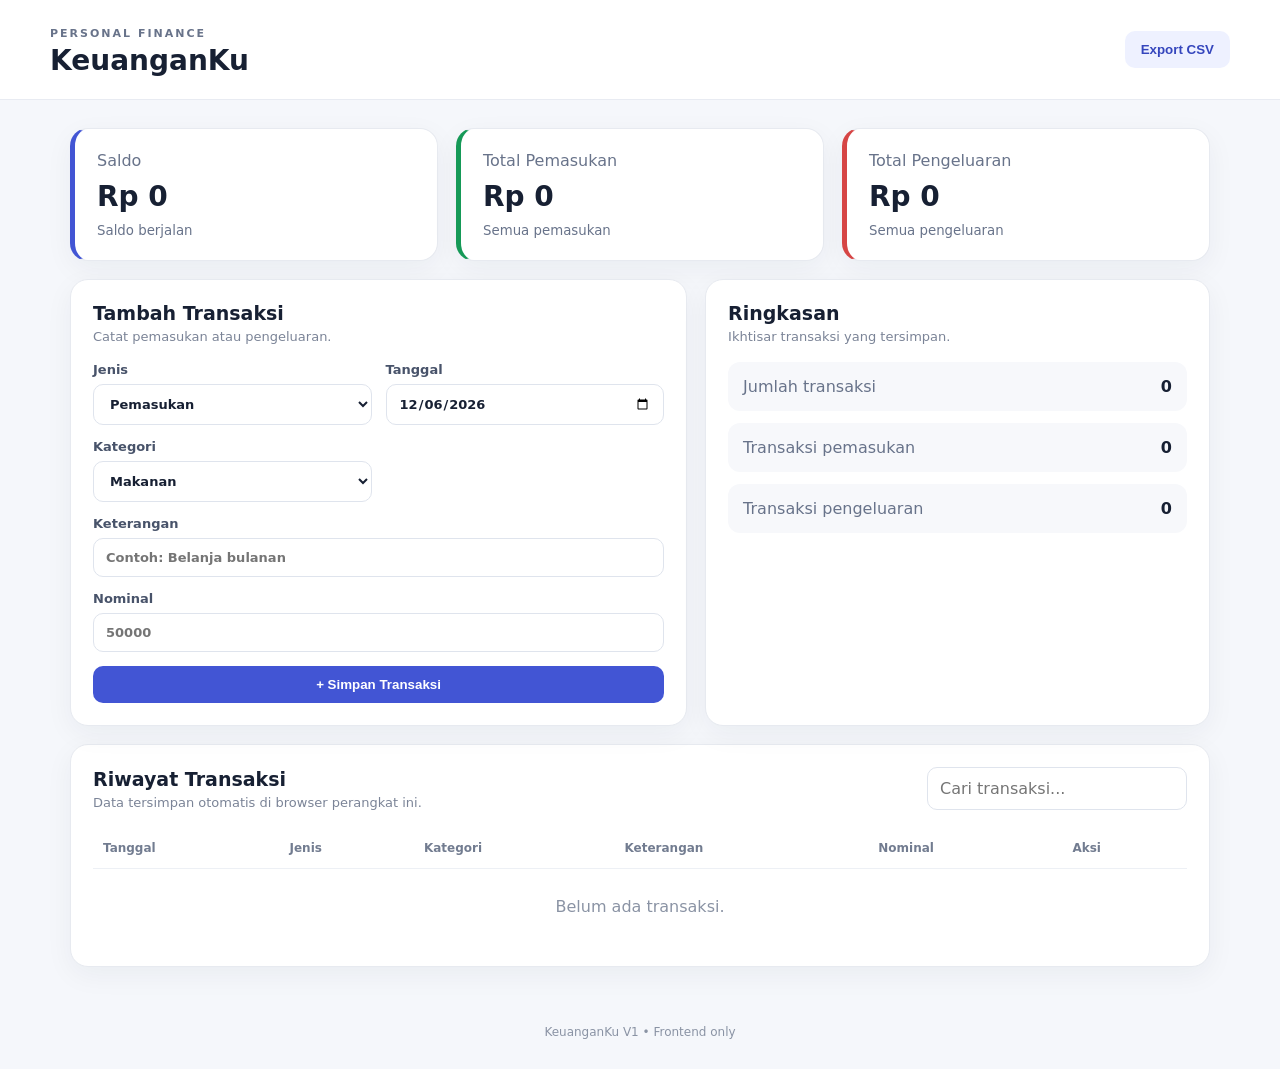
==== index.html @ 16d173ab "Add files via upload" ====
<!DOCTYPE html>
<html lang="id">
<head>
  <meta charset="UTF-8">
  <meta name="viewport" content="width=device-width, initial-scale=1.0">
  <title>KeuanganKu V1</title>
  <link rel="stylesheet" href="style.css">
</head>
<body>
  <header class="topbar">
    <div>
      <span class="eyebrow">PERSONAL FINANCE</span>
      <h1>KeuanganKu</h1>
    </div>
    <button id="exportBtn" class="btn secondary">Export CSV</button>
  </header>

  <main class="container">
    <section class="cards">
      <article class="card balance">
        <span>Saldo</span>
        <strong id="balance">Rp0</strong>
        <small>Saldo berjalan</small>
      </article>
      <article class="card income">
        <span>Total Pemasukan</span>
        <strong id="income">Rp0</strong>
        <small>Semua pemasukan</small>
      </article>
      <article class="card expense">
        <span>Total Pengeluaran</span>
        <strong id="expense">Rp0</strong>
        <small>Semua pengeluaran</small>
      </article>
    </section>

    <section class="grid">
      <div class="panel">
        <div class="panel-head">
          <div>
            <h2>Tambah Transaksi</h2>
            <p>Catat pemasukan atau pengeluaran.</p>
          </div>
        </div>

        <form id="transactionForm">
          <label>Jenis
            <select id="type" required>
              <option value="income">Pemasukan</option>
              <option value="expense">Pengeluaran</option>
            </select>
          </label>

          <label>Tanggal
            <input type="date" id="date" required>
          </label>

          <label>Kategori
            <select id="category" required>
              <option>Makanan</option>
              <option>Transportasi</option>
              <option>Belanja</option>
              <option>Tagihan</option>
              <option>Gaji</option>
              <option>Usaha</option>
              <option>Lainnya</option>
            </select>
          </label>

          <label>Keterangan
            <input type="text" id="note" placeholder="Contoh: Belanja bulanan" maxlength="80">
          </label>

          <label>Nominal
            <input type="number" id="amount" min="1" step="1" placeholder="50000" required>
          </label>

          <button class="btn primary" type="submit">+ Simpan Transaksi</button>
        </form>
      </div>

      <div class="panel">
        <div class="panel-head">
          <div>
            <h2>Ringkasan</h2>
            <p>Ikhtisar transaksi yang tersimpan.</p>
          </div>
        </div>
        <div class="summary">
          <div><span>Jumlah transaksi</span><strong id="count">0</strong></div>
          <div><span>Transaksi pemasukan</span><strong id="incomeCount">0</strong></div>
          <div><span>Transaksi pengeluaran</span><strong id="expenseCount">0</strong></div>
        </div>
      </div>
    </section>

    <section class="panel">
      <div class="panel-head transactions-head">
        <div>
          <h2>Riwayat Transaksi</h2>
          <p>Data tersimpan otomatis di browser perangkat ini.</p>
        </div>
        <input id="search" class="search" type="search" placeholder="Cari transaksi...">
      </div>

      <div class="table-wrap">
        <table>
          <thead>
            <tr>
              <th>Tanggal</th><th>Jenis</th><th>Kategori</th>
              <th>Keterangan</th><th>Nominal</th><th>Aksi</th>
            </tr>
          </thead>
          <tbody id="transactionList"></tbody>
        </table>
        <div id="empty" class="empty">Belum ada transaksi.</div>
      </div>
    </section>
  </main>

  <footer>KeuanganKu V1 • Frontend only</footer>
  <script src="app.js"></script>
</body>
</html>
---- style.css ----
*{box-sizing:border-box}body{margin:0;font-family:Inter,system-ui,-apple-system,Segoe UI,sans-serif;background:#f5f7fb;color:#172033}.topbar{background:#fff;border-bottom:1px solid #e8ebf2;padding:22px max(20px,calc((100% - 1180px)/2));display:flex;align-items:center;justify-content:space-between}.eyebrow{font-size:11px;letter-spacing:2px;font-weight:800;color:#68738a}h1{margin:3px 0 0;font-size:28px}.container{max-width:1180px;margin:28px auto;padding:0 20px}.cards{display:grid;grid-template-columns:repeat(3,1fr);gap:18px}.card,.panel{background:#fff;border:1px solid #e7eaf0;border-radius:18px;box-shadow:0 8px 28px rgba(25,35,55,.05)}.card{padding:22px}.card span,.card small{display:block;color:#68738a}.card strong{display:block;font-size:28px;margin:10px 0}.balance{border-left:5px solid #4255d4}.income{border-left:5px solid #159957}.expense{border-left:5px solid #d64545}.grid{display:grid;grid-template-columns:1.1fr .9fr;gap:18px;margin:18px 0}.panel{padding:22px}.panel-head{display:flex;justify-content:space-between;gap:15px;align-items:center;margin-bottom:18px}.panel-head h2{margin:0;font-size:19px}.panel-head p{margin:5px 0 0;color:#7b8497;font-size:13px}form{display:grid;grid-template-columns:1fr 1fr;gap:14px}label{font-size:13px;font-weight:700;color:#48536a;display:flex;flex-direction:column;gap:7px}input,select{width:100%;border:1px solid #dfe4ed;border-radius:10px;padding:11px 12px;font:inherit;background:#fff;color:#172033}form label:nth-child(4),form label:nth-child(5),form button{grid-column:1/-1}.btn{border:0;border-radius:10px;padding:11px 16px;font-weight:800;cursor:pointer}.primary{background:#4255d4;color:#fff}.secondary{background:#eef1ff;color:#3546bd}.summary{display:grid;gap:12px}.summary div{display:flex;justify-content:space-between;padding:15px;border-radius:12px;background:#f7f8fb}.summary span{color:#68738a}.transactions-head{align-items:flex-end}.search{max-width:260px}.table-wrap{overflow:auto}table{width:100%;border-collapse:collapse;min-width:720px}th,td{text-align:left;padding:13px 10px;border-bottom:1px solid #edf0f5;font-size:13px}th{color:#727c90;font-size:12px}.badge{display:inline-block;padding:5px 9px;border-radius:999px;font-weight:800;font-size:11px}.badge.income{background:#e7f7ef;color:#16834b;border:0}.badge.expense{background:#fdecec;color:#bd3d3d;border:0}.amount-income{color:#16834b;font-weight:800}.amount-expense{color:#bd3d3d;font-weight:800}.delete{border:0;background:#fff0f0;color:#bd3d3d;padding:7px 9px;border-radius:8px;cursor:pointer;font-weight:700}.empty{text-align:center;padding:28px;color:#8a93a4}footer{text-align:center;padding:30px;color:#8a93a4;font-size:12px}@media(max-width:800px){.cards,.grid{grid-template-columns:1fr}.transactions-head{align-items:stretch;flex-direction:column}.search{max-width:none}form{grid-template-columns:1fr}form label:nth-child(4),form label:nth-child(5),form button{grid-column:auto}.topbar{padding:18px 20px}.topbar .btn{display:none}.container{margin-top:18px}}
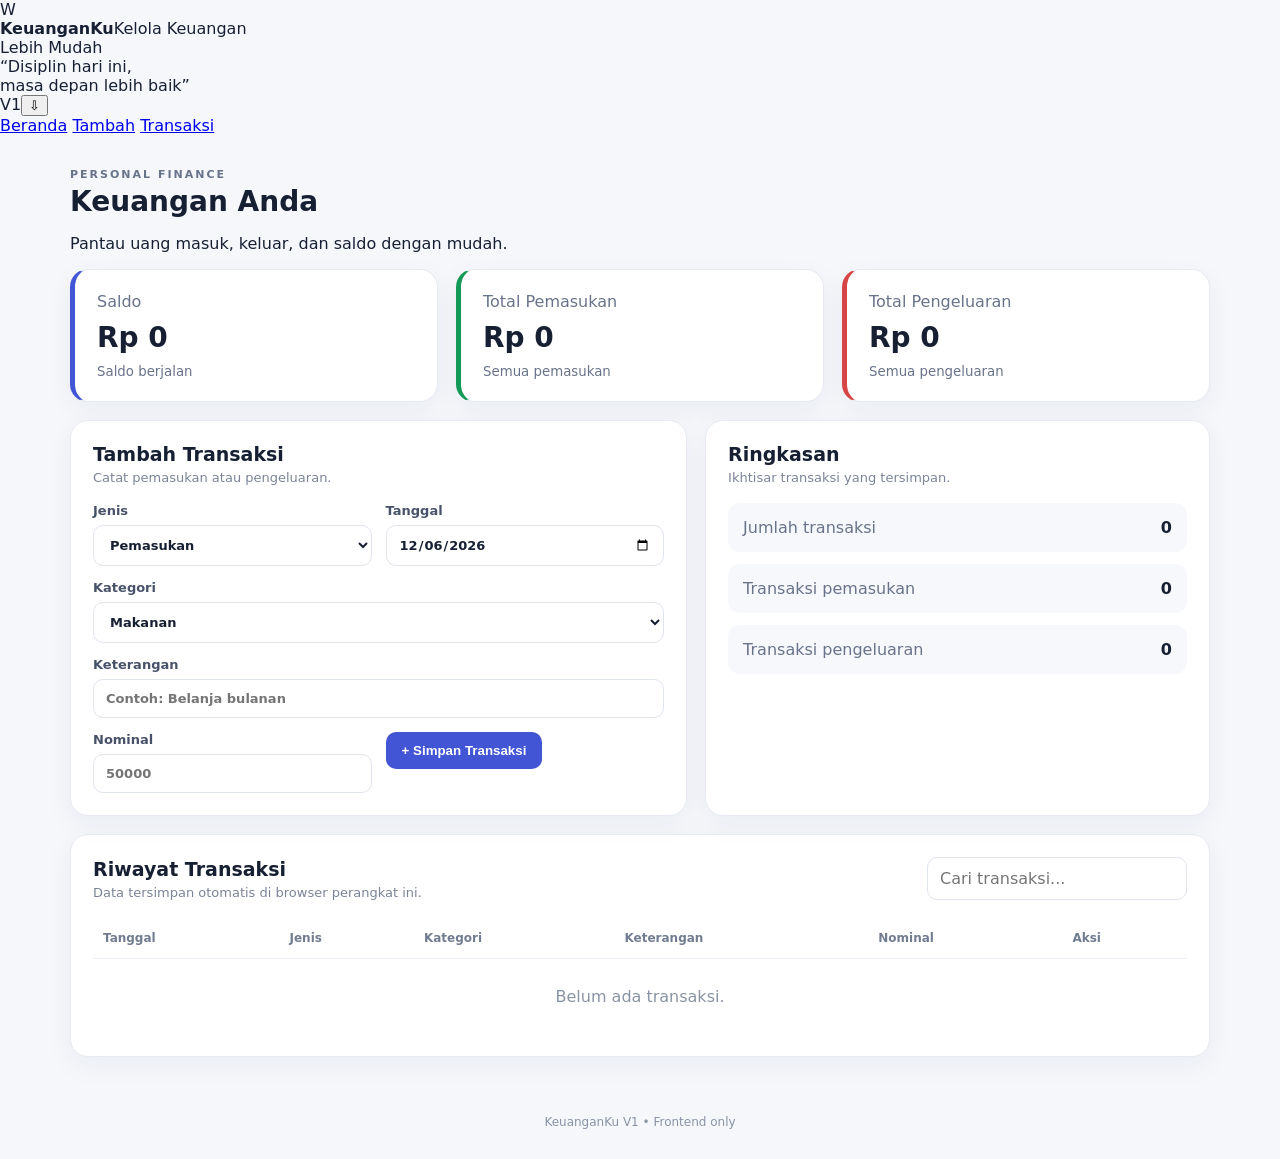
==== commit f9c4814d: "Refine V1 navbar and transaction edit UI" ====
--- a/index.html
+++ b/index.html
@@ -3,122 +3,56 @@
 <head>
   <meta charset="UTF-8">
   <meta name="viewport" content="width=device-width, initial-scale=1.0">
+  <meta name="theme-color" content="#0b2343">
   <title>KeuanganKu V1</title>
   <link rel="stylesheet" href="style.css">
 </head>
 <body>
-  <header class="topbar">
-    <div>
-      <span class="eyebrow">PERSONAL FINANCE</span>
-      <h1>KeuanganKu</h1>
-    </div>
-    <button id="exportBtn" class="btn secondary">Export CSV</button>
+  <header class="appbar">
+    <div class="brand"><div class="brandmark">W</div><div><b>KeuanganKu</b><span>Kelola Keuangan<br>Lebih Mudah</span></div></div>
+    <div class="sidebar-quote">“Disiplin hari ini,<br>masa depan lebih baik”</div>
+    <div class="appbar-actions"><span class="version">V1</span><button id="exportBtn" class="iconbtn" aria-label="Export CSV" title="Export CSV">⇩</button></div>
   </header>
 
-  <main class="container">
+  <nav class="nav" aria-label="Navigasi utama">
+    <a class="nav-item active" href="#home">Beranda</a>
+    <a class="nav-item" href="#transactionForm">Tambah</a>
+    <a class="nav-item" href="#history">Transaksi</a>
+  </nav>
+
+  <main class="container" id="home">
+    <section class="welcome"><span class="eyebrow">PERSONAL FINANCE</span><h1>Keuangan Anda</h1><p>Pantau uang masuk, keluar, dan saldo dengan mudah.</p></section>
+
     <section class="cards">
-      <article class="card balance">
-        <span>Saldo</span>
-        <strong id="balance">Rp0</strong>
-        <small>Saldo berjalan</small>
-      </article>
-      <article class="card income">
-        <span>Total Pemasukan</span>
-        <strong id="income">Rp0</strong>
-        <small>Semua pemasukan</small>
-      </article>
-      <article class="card expense">
-        <span>Total Pengeluaran</span>
-        <strong id="expense">Rp0</strong>
-        <small>Semua pengeluaran</small>
-      </article>
+      <article class="card balance"><span>Saldo</span><strong id="balance">Rp0</strong><small>Saldo berjalan</small></article>
+      <article class="card income"><span>Total Pemasukan</span><strong id="income">Rp0</strong><small>Semua pemasukan</small></article>
+      <article class="card expense"><span>Total Pengeluaran</span><strong id="expense">Rp0</strong><small>Semua pengeluaran</small></article>
     </section>
 
     <section class="grid">
       <div class="panel">
-        <div class="panel-head">
-          <div>
-            <h2>Tambah Transaksi</h2>
-            <p>Catat pemasukan atau pengeluaran.</p>
-          </div>
-        </div>
-
+        <div class="panel-head"><div><h2 id="formTitle">Tambah Transaksi</h2><p id="formHelp">Catat pemasukan atau pengeluaran.</p></div></div>
         <form id="transactionForm">
-          <label>Jenis
-            <select id="type" required>
-              <option value="income">Pemasukan</option>
-              <option value="expense">Pengeluaran</option>
-            </select>
-          </label>
-
-          <label>Tanggal
-            <input type="date" id="date" required>
-          </label>
-
-          <label>Kategori
-            <select id="category" required>
-              <option>Makanan</option>
-              <option>Transportasi</option>
-              <option>Belanja</option>
-              <option>Tagihan</option>
-              <option>Gaji</option>
-              <option>Usaha</option>
-              <option>Lainnya</option>
-            </select>
-          </label>
-
-          <label>Keterangan
-            <input type="text" id="note" placeholder="Contoh: Belanja bulanan" maxlength="80">
-          </label>
-
-          <label>Nominal
-            <input type="number" id="amount" min="1" step="1" placeholder="50000" required>
-          </label>
-
-          <button class="btn primary" type="submit">+ Simpan Transaksi</button>
+          <input type="hidden" id="editId">
+          <label>Jenis<select id="type" required><option value="income">Pemasukan</option><option value="expense">Pengeluaran</option></select></label>
+          <label>Tanggal<input type="date" id="date" required></label>
+          <label>Kategori<select id="category" required><option>Makanan</option><option>Transportasi</option><option>Belanja</option><option>Tagihan</option><option>Gaji</option><option>Usaha</option><option>Lainnya</option></select></label>
+          <label>Keterangan<input type="text" id="note" placeholder="Contoh: Belanja bulanan" maxlength="80"></label>
+          <label>Nominal<input type="number" id="amount" min="1" step="1" placeholder="50000" required></label>
+          <div class="form-actions"><button id="saveBtn" class="btn primary" type="submit">+ Simpan Transaksi</button><button id="cancelEdit" class="btn secondary" type="button" style="display:none">Batal Edit</button></div>
         </form>
       </div>
 
-      <div class="panel">
-        <div class="panel-head">
-          <div>
-            <h2>Ringkasan</h2>
-            <p>Ikhtisar transaksi yang tersimpan.</p>
-          </div>
-        </div>
-        <div class="summary">
-          <div><span>Jumlah transaksi</span><strong id="count">0</strong></div>
-          <div><span>Transaksi pemasukan</span><strong id="incomeCount">0</strong></div>
-          <div><span>Transaksi pengeluaran</span><strong id="expenseCount">0</strong></div>
-        </div>
-      </div>
+      <div class="panel"><div class="panel-head"><div><h2>Ringkasan</h2><p>Ikhtisar transaksi yang tersimpan.</p></div></div><div class="summary"><div><span>Jumlah transaksi</span><strong id="count">0</strong></div><div><span>Transaksi pemasukan</span><strong id="incomeCount">0</strong></div><div><span>Transaksi pengeluaran</span><strong id="expenseCount">0</strong></div></div></div>
     </section>
 
-    <section class="panel">
-      <div class="panel-head transactions-head">
-        <div>
-          <h2>Riwayat Transaksi</h2>
-          <p>Data tersimpan otomatis di browser perangkat ini.</p>
-        </div>
-        <input id="search" class="search" type="search" placeholder="Cari transaksi...">
-      </div>
-
-      <div class="table-wrap">
-        <table>
-          <thead>
-            <tr>
-              <th>Tanggal</th><th>Jenis</th><th>Kategori</th>
-              <th>Keterangan</th><th>Nominal</th><th>Aksi</th>
-            </tr>
-          </thead>
-          <tbody id="transactionList"></tbody>
-        </table>
-        <div id="empty" class="empty">Belum ada transaksi.</div>
-      </div>
+    <section class="panel" id="history">
+      <div class="panel-head transactions-head"><div><h2>Riwayat Transaksi</h2><p>Data tersimpan otomatis di browser perangkat ini.</p></div><input id="search" class="search" type="search" placeholder="Cari transaksi..."></div>
+      <div class="table-wrap"><table><thead><tr><th>Tanggal</th><th>Jenis</th><th>Kategori</th><th>Keterangan</th><th>Nominal</th><th>Aksi</th></tr></thead><tbody id="transactionList"></tbody></table><div id="empty" class="empty">Belum ada transaksi.</div></div>
     </section>
   </main>
 
   <footer>KeuanganKu V1 • Frontend only</footer>
   <script src="app.js"></script>
 </body>
-</html>
+</html>
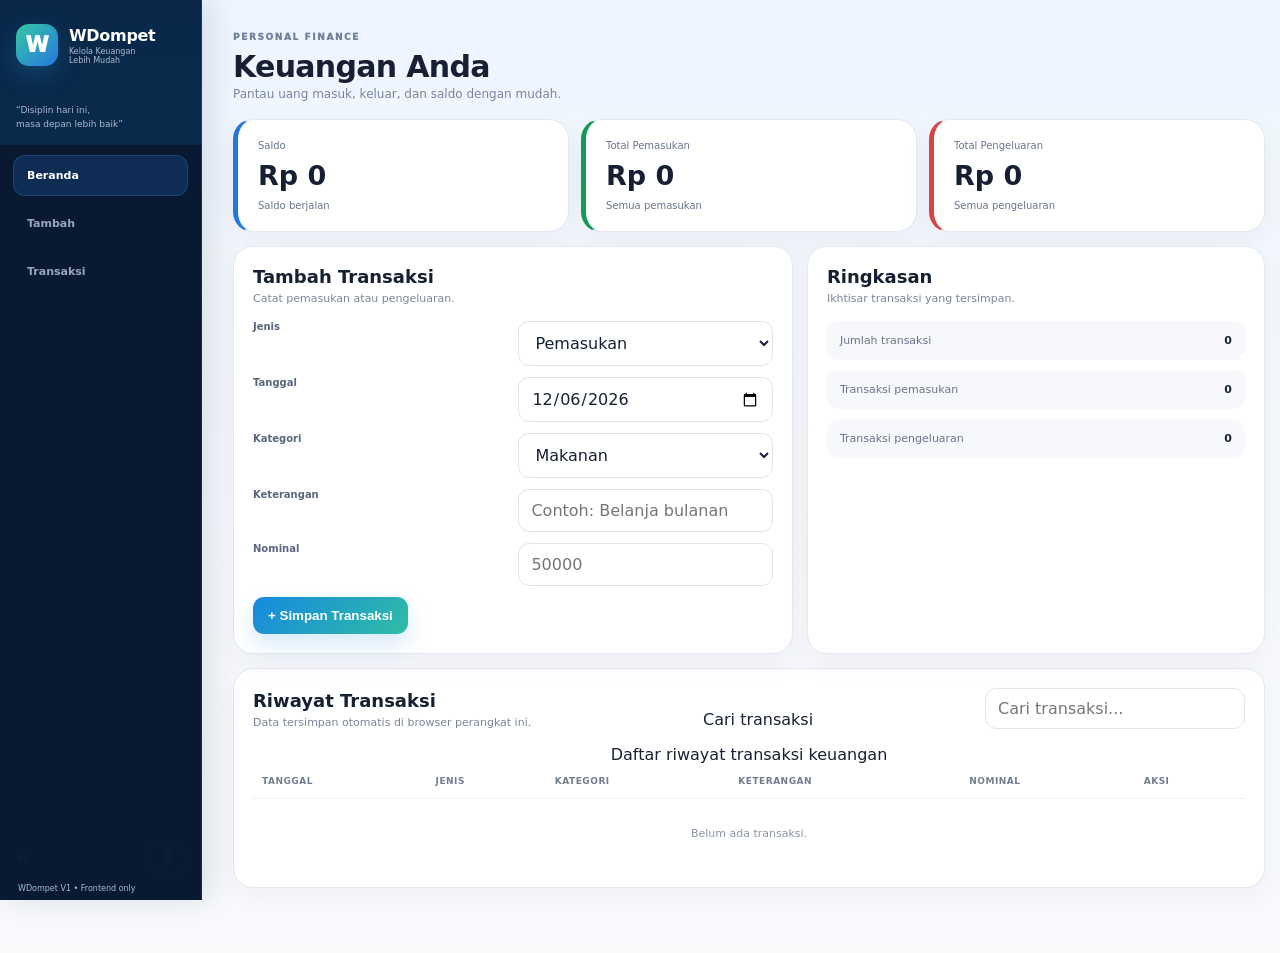
==== commit 8fb0bb7b: "Audit dan perbaiki struktur index.html WDompet V1" ====
--- a/index.html
+++ b/index.html
@@ -4,55 +4,150 @@
   <meta charset="UTF-8">
   <meta name="viewport" content="width=device-width, initial-scale=1.0">
   <meta name="theme-color" content="#0b2343">
-  <title>KeuanganKu V1</title>
+  <meta name="description" content="WDompet V1 - aplikasi pencatatan keuangan pribadi berbasis browser.">
+  <title>WDompet V1</title>
   <link rel="stylesheet" href="style.css">
 </head>
 <body>
-  <header class="appbar">
-    <div class="brand"><div class="brandmark">W</div><div><b>KeuanganKu</b><span>Kelola Keuangan<br>Lebih Mudah</span></div></div>
-    <div class="sidebar-quote">“Disiplin hari ini,<br>masa depan lebih baik”</div>
-    <div class="appbar-actions"><span class="version">V1</span><button id="exportBtn" class="iconbtn" aria-label="Export CSV" title="Export CSV">⇩</button></div>
+  <header class="appbar" aria-label="Identitas aplikasi">
+    <div class="brand">
+      <div class="brandmark" aria-hidden="true">W</div>
+      <div>
+        <b>WDompet</b>
+        <span>Kelola Keuangan<br>Lebih Mudah</span>
+      </div>
+    </div>
+
+    <p class="sidebar-quote">“Disiplin hari ini,<br>masa depan lebih baik”</p>
+
+    <div class="appbar-actions">
+      <span class="version">V1</span>
+      <button id="exportBtn" class="iconbtn" type="button" aria-label="Export transaksi ke CSV" title="Export CSV">⇩</button>
+    </div>
   </header>
 
   <nav class="nav" aria-label="Navigasi utama">
-    <a class="nav-item active" href="#home">Beranda</a>
+    <a class="nav-item active" href="#home" aria-current="page">Beranda</a>
     <a class="nav-item" href="#transactionForm">Tambah</a>
     <a class="nav-item" href="#history">Transaksi</a>
   </nav>
 
   <main class="container" id="home">
-    <section class="welcome"><span class="eyebrow">PERSONAL FINANCE</span><h1>Keuangan Anda</h1><p>Pantau uang masuk, keluar, dan saldo dengan mudah.</p></section>
-
-    <section class="cards">
-      <article class="card balance"><span>Saldo</span><strong id="balance">Rp0</strong><small>Saldo berjalan</small></article>
-      <article class="card income"><span>Total Pemasukan</span><strong id="income">Rp0</strong><small>Semua pemasukan</small></article>
-      <article class="card expense"><span>Total Pengeluaran</span><strong id="expense">Rp0</strong><small>Semua pengeluaran</small></article>
+    <section class="welcome" aria-labelledby="pageTitle">
+      <span class="eyebrow">PERSONAL FINANCE</span>
+      <h1 id="pageTitle">Keuangan Anda</h1>
+      <p>Pantau uang masuk, keluar, dan saldo dengan mudah.</p>
     </section>
 
-    <section class="grid">
+    <section class="cards" aria-label="Ringkasan saldo">
+      <article class="card balance">
+        <span>Saldo</span>
+        <strong id="balance">Rp0</strong>
+        <small>Saldo berjalan</small>
+      </article>
+      <article class="card income">
+        <span>Total Pemasukan</span>
+        <strong id="income">Rp0</strong>
+        <small>Semua pemasukan</small>
+      </article>
+      <article class="card expense">
+        <span>Total Pengeluaran</span>
+        <strong id="expense">Rp0</strong>
+        <small>Semua pengeluaran</small>
+      </article>
+    </section>
+
+    <section class="grid" aria-label="Pencatatan dan ringkasan transaksi">
       <div class="panel">
-        <div class="panel-head"><div><h2 id="formTitle">Tambah Transaksi</h2><p id="formHelp">Catat pemasukan atau pengeluaran.</p></div></div>
-        <form id="transactionForm">
-          <input type="hidden" id="editId">
-          <label>Jenis<select id="type" required><option value="income">Pemasukan</option><option value="expense">Pengeluaran</option></select></label>
-          <label>Tanggal<input type="date" id="date" required></label>
-          <label>Kategori<select id="category" required><option>Makanan</option><option>Transportasi</option><option>Belanja</option><option>Tagihan</option><option>Gaji</option><option>Usaha</option><option>Lainnya</option></select></label>
-          <label>Keterangan<input type="text" id="note" placeholder="Contoh: Belanja bulanan" maxlength="80"></label>
-          <label>Nominal<input type="number" id="amount" min="1" step="1" placeholder="50000" required></label>
-          <div class="form-actions"><button id="saveBtn" class="btn primary" type="submit">+ Simpan Transaksi</button><button id="cancelEdit" class="btn secondary" type="button" style="display:none">Batal Edit</button></div>
+        <div class="panel-head">
+          <div>
+            <h2 id="formTitle">Tambah Transaksi</h2>
+            <p id="formHelp">Catat pemasukan atau pengeluaran.</p>
+          </div>
+        </div>
+
+        <form id="transactionForm" novalidate>
+          <input type="hidden" id="editId" name="editId">
+
+          <label for="type">Jenis</label>
+          <select id="type" name="type" required>
+            <option value="income">Pemasukan</option>
+            <option value="expense">Pengeluaran</option>
+          </select>
+
+          <label for="date">Tanggal</label>
+          <input type="date" id="date" name="date" required>
+
+          <label for="category">Kategori</label>
+          <select id="category" name="category" required>
+            <option value="Makanan">Makanan</option>
+            <option value="Transportasi">Transportasi</option>
+            <option value="Belanja">Belanja</option>
+            <option value="Tagihan">Tagihan</option>
+            <option value="Gaji">Gaji</option>
+            <option value="Usaha">Usaha</option>
+            <option value="Lainnya">Lainnya</option>
+          </select>
+
+          <label for="note">Keterangan</label>
+          <input type="text" id="note" name="note" placeholder="Contoh: Belanja bulanan" maxlength="80" autocomplete="off">
+
+          <label for="amount">Nominal</label>
+          <input type="number" id="amount" name="amount" min="1" step="1" inputmode="numeric" placeholder="50000" required>
+
+          <div class="form-actions">
+            <button id="saveBtn" class="btn primary" type="submit">+ Simpan Transaksi</button>
+            <button id="cancelEdit" class="btn secondary" type="button" style="display:none">Batal Edit</button>
+          </div>
         </form>
       </div>
 
-      <div class="panel"><div class="panel-head"><div><h2>Ringkasan</h2><p>Ikhtisar transaksi yang tersimpan.</p></div></div><div class="summary"><div><span>Jumlah transaksi</span><strong id="count">0</strong></div><div><span>Transaksi pemasukan</span><strong id="incomeCount">0</strong></div><div><span>Transaksi pengeluaran</span><strong id="expenseCount">0</strong></div></div></div>
+      <div class="panel">
+        <div class="panel-head">
+          <div>
+            <h2>Ringkasan</h2>
+            <p>Ikhtisar transaksi yang tersimpan.</p>
+          </div>
+        </div>
+        <div class="summary">
+          <div><span>Jumlah transaksi</span><strong id="count">0</strong></div>
+          <div><span>Transaksi pemasukan</span><strong id="incomeCount">0</strong></div>
+          <div><span>Transaksi pengeluaran</span><strong id="expenseCount">0</strong></div>
+        </div>
+      </div>
     </section>
 
-    <section class="panel" id="history">
-      <div class="panel-head transactions-head"><div><h2>Riwayat Transaksi</h2><p>Data tersimpan otomatis di browser perangkat ini.</p></div><input id="search" class="search" type="search" placeholder="Cari transaksi..."></div>
-      <div class="table-wrap"><table><thead><tr><th>Tanggal</th><th>Jenis</th><th>Kategori</th><th>Keterangan</th><th>Nominal</th><th>Aksi</th></tr></thead><tbody id="transactionList"></tbody></table><div id="empty" class="empty">Belum ada transaksi.</div></div>
+    <section class="panel" id="history" aria-labelledby="historyTitle">
+      <div class="panel-head transactions-head">
+        <div>
+          <h2 id="historyTitle">Riwayat Transaksi</h2>
+          <p>Data tersimpan otomatis di browser perangkat ini.</p>
+        </div>
+        <label for="search" class="sr-only">Cari transaksi</label>
+        <input id="search" class="search" type="search" placeholder="Cari transaksi..." autocomplete="off">
+      </div>
+
+      <div class="table-wrap">
+        <table>
+          <caption class="sr-only">Daftar riwayat transaksi keuangan</caption>
+          <thead>
+            <tr>
+              <th scope="col">Tanggal</th>
+              <th scope="col">Jenis</th>
+              <th scope="col">Kategori</th>
+              <th scope="col">Keterangan</th>
+              <th scope="col">Nominal</th>
+              <th scope="col">Aksi</th>
+            </tr>
+          </thead>
+          <tbody id="transactionList"></tbody>
+        </table>
+        <div id="empty" class="empty">Belum ada transaksi.</div>
+      </div>
     </section>
   </main>
 
-  <footer>KeuanganKu V1 • Frontend only</footer>
+  <footer>WDompet V1 • Frontend only</footer>
   <script src="app.js"></script>
 </body>
-</html>+</html>
--- a/style.css
+++ b/style.css
@@ -1 +1 @@
-*{box-sizing:border-box}body{margin:0;font-family:Inter,system-ui,-apple-system,Segoe UI,sans-serif;background:#f5f7fb;color:#172033}.topbar{background:#fff;border-bottom:1px solid #e8ebf2;padding:22px max(20px,calc((100% - 1180px)/2));display:flex;align-items:center;justify-content:space-between}.eyebrow{font-size:11px;letter-spacing:2px;font-weight:800;color:#68738a}h1{margin:3px 0 0;font-size:28px}.container{max-width:1180px;margin:28px auto;padding:0 20px}.cards{display:grid;grid-template-columns:repeat(3,1fr);gap:18px}.card,.panel{background:#fff;border:1px solid #e7eaf0;border-radius:18px;box-shadow:0 8px 28px rgba(25,35,55,.05)}.card{padding:22px}.card span,.card small{display:block;color:#68738a}.card strong{display:block;font-size:28px;margin:10px 0}.balance{border-left:5px solid #4255d4}.income{border-left:5px solid #159957}.expense{border-left:5px solid #d64545}.grid{display:grid;grid-template-columns:1.1fr .9fr;gap:18px;margin:18px 0}.panel{padding:22px}.panel-head{display:flex;justify-content:space-between;gap:15px;align-items:center;margin-bottom:18px}.panel-head h2{margin:0;font-size:19px}.panel-head p{margin:5px 0 0;color:#7b8497;font-size:13px}form{display:grid;grid-template-columns:1fr 1fr;gap:14px}label{font-size:13px;font-weight:700;color:#48536a;display:flex;flex-direction:column;gap:7px}input,select{width:100%;border:1px solid #dfe4ed;border-radius:10px;padding:11px 12px;font:inherit;background:#fff;color:#172033}form label:nth-child(4),form label:nth-child(5),form button{grid-column:1/-1}.btn{border:0;border-radius:10px;padding:11px 16px;font-weight:800;cursor:pointer}.primary{background:#4255d4;color:#fff}.secondary{background:#eef1ff;color:#3546bd}.summary{display:grid;gap:12px}.summary div{display:flex;justify-content:space-between;padding:15px;border-radius:12px;background:#f7f8fb}.summary span{color:#68738a}.transactions-head{align-items:flex-end}.search{max-width:260px}.table-wrap{overflow:auto}table{width:100%;border-collapse:collapse;min-width:720px}th,td{text-align:left;padding:13px 10px;border-bottom:1px solid #edf0f5;font-size:13px}th{color:#727c90;font-size:12px}.badge{display:inline-block;padding:5px 9px;border-radius:999px;font-weight:800;font-size:11px}.badge.income{background:#e7f7ef;color:#16834b;border:0}.badge.expense{background:#fdecec;color:#bd3d3d;border:0}.amount-income{color:#16834b;font-weight:800}.amount-expense{color:#bd3d3d;font-weight:800}.delete{border:0;background:#fff0f0;color:#bd3d3d;padding:7px 9px;border-radius:8px;cursor:pointer;font-weight:700}.empty{text-align:center;padding:28px;color:#8a93a4}footer{text-align:center;padding:30px;color:#8a93a4;font-size:12px}@media(max-width:800px){.cards,.grid{grid-template-columns:1fr}.transactions-head{align-items:stretch;flex-direction:column}.search{max-width:none}form{grid-template-columns:1fr}form label:nth-child(4),form label:nth-child(5),form button{grid-column:auto}.topbar{padding:18px 20px}.topbar .btn{display:none}.container{margin-top:18px}}+*{box-sizing:border-box}html{scroll-behavior:smooth}body{margin:0;font-family:Inter,system-ui,-apple-system,Segoe UI,sans-serif;background:linear-gradient(180deg,#eef5ff 0,#f6f8fc 46%,#f8fafc 100%);color:#172033;padding-bottom:40px;padding-left:218px}.appbar{position:fixed;left:0;top:0;width:202px;height:100vh;z-index:20;background:linear-gradient(180deg,#092849 0%,#0b2e52 55%,#0b2343 100%);color:#fff;padding:24px 16px;display:flex;flex-direction:column;gap:28px;border-right:1px solid rgba(255,255,255,.08);box-shadow:8px 0 30px rgba(8,37,66,.12)}.brand{display:flex;align-items:center;gap:11px}.brandmark{width:42px;height:42px;border-radius:13px;display:grid;place-items:center;font-weight:950;font-size:21px;background:linear-gradient(135deg,#36c8a4,#2678df);box-shadow:0 8px 24px rgba(40,145,211,.28)}.brand b{display:block;font-size:16px;letter-spacing:-.3px}.brand span{display:block;font-size:8px;color:#aebbd0;margin-top:2px}.sidebar-quote{font-size:9px;line-height:1.6;color:#aebbd0}.appbar-actions{display:flex;align-items:center;justify-content:space-between;margin-top:auto}.version{font-size:9px;font-weight:900;color:#aebbd0}.iconbtn{border:1px solid rgba(255,255,255,.16);background:rgba(255,255,255,.08);color:#fff;width:36px;height:36px;border-radius:12px;font-size:18px;cursor:pointer}.nav{position:fixed;left:0;top:145px;bottom:0;width:202px;z-index:25;padding:10px 13px;display:flex;flex-direction:column;gap:7px;background:rgba(10,25,50,.97);border-right:1px solid rgba(255,255,255,.08)}.nav-item{display:block;width:100%;padding:13px;border-radius:12px;border:1px solid transparent;color:#9aa6bc;text-decoration:none;font-size:11px;font-weight:800}.nav-item:hover,.nav-item.active{color:#fff;background:rgba(40,126,221,.2);border-color:rgba(82,155,232,.22)}.container{width:min(1180px,calc(100% - 30px));margin:25px auto}.welcome{margin-bottom:18px}.welcome h1{margin:5px 0 3px;font-size:30px;letter-spacing:-.7px}.welcome p{margin:0;color:#77859d;font-size:12px}.eyebrow{font-size:9px;letter-spacing:1.6px;font-weight:950;color:#71809d}.cards{display:grid;grid-template-columns:repeat(3,1fr);gap:12px}.card,.panel{background:#fff;border:1px solid #e2e9f2;border-radius:20px;box-shadow:0 10px 30px rgba(22,34,56,.045)}.card{padding:20px}.card span,.card small{display:block;color:#68738a;font-size:10px}.card strong{display:block;font-size:27px;margin:9px 0}.balance{border-left:5px solid #2678df}.income{border-left:5px solid #159957}.expense{border-left:5px solid #d64545}.grid{display:grid;grid-template-columns:1.1fr .9fr;gap:14px;margin:14px 0}.panel{padding:19px}.panel-head{display:flex;justify-content:space-between;gap:15px;align-items:center;margin-bottom:16px}.panel-head h2{margin:0;font-size:18px}.panel-head p{margin:5px 0 0;color:#7b8497;font-size:11px}.grid form{display:grid;grid-template-columns:1fr 1fr;gap:11px}.grid label{font-size:10px;font-weight:800;color:#59657b;display:flex;flex-direction:column;gap:6px}.grid input,.grid select{width:100%;border:1px solid #dfe4ed;border-radius:11px;padding:11px 12px;font:inherit;background:#fff;color:#172033}.grid form label:nth-child(5),.form-actions{grid-column:1/-1}.form-actions{display:flex;gap:8px;flex-wrap:wrap}.btn{border:0;border-radius:11px;padding:11px 15px;font-weight:850;cursor:pointer}.primary{background:linear-gradient(135deg,#1689df,#30bda5);color:#fff;box-shadow:0 10px 22px rgba(24,137,223,.18)}.secondary{background:#eef1ff;color:#3546bd}.summary{display:grid;gap:10px}.summary div{display:flex;justify-content:space-between;padding:13px;border-radius:12px;background:#f7f8fb;font-size:11px}.summary span{color:#68738a}.transactions-head{align-items:flex-end}.search{max-width:260px;width:100%;border:1px solid #dfe4ed;border-radius:11px;padding:10px 12px;font:inherit}.table-wrap{overflow:auto}table{width:100%;border-collapse:collapse;min-width:720px}th,td{text-align:left;padding:12px 9px;border-bottom:1px solid #edf0f5;font-size:11px;white-space:nowrap}th{color:#727c90;font-size:9px;text-transform:uppercase;letter-spacing:.5px}.badge{display:inline-block;padding:5px 8px;border-radius:999px;font-weight:800;font-size:9px}.badge.income{background:#e7f7ef;color:#16834b}.badge.expense{background:#fdecec;color:#bd3d3d}.amount-income{color:#16834b;font-weight:800}.amount-expense{color:#bd3d3d;font-weight:800}.actions{white-space:nowrap}.actions button{border:0;background:transparent;padding:6px 7px;border-radius:8px;cursor:pointer;font-size:10px;font-weight:800}.edit{color:#167eb1}.delete{color:#bd3d3d;background:#fff0f0!important}.empty{text-align:center;padding:28px;color:#8a93a4;font-size:11px}footer{position:fixed;left:18px;bottom:7px;color:#aebbd0;font-size:8px;z-index:30}@media(max-width:800px){body{padding-left:202px}.appbar{width:186px;padding:20px 13px}.nav{width:186px;padding:10px 11px}.container{width:calc(100% - 20px);margin:18px 10px}.cards,.grid{grid-template-columns:1fr}.grid form{grid-template-columns:1fr}.grid form label:nth-child(5),.form-actions{grid-column:auto}.transactions-head{align-items:stretch;flex-direction:column}.search{max-width:none}footer{left:13px;width:160px}.brand b{font-size:15px}}@media(max-width:520px){body{padding-left:178px}.appbar,.nav{width:164px}.appbar{padding:18px 10px}.nav{padding:9px 8px}.nav-item{padding:12px 9px;font-size:10px}.brand{gap:8px}.brandmark{width:38px;height:38px}.brand b{font-size:13px}.brand span{font-size:7px}.sidebar-quote{font-size:8px}.container{width:calc(100% - 16px);margin:16px 8px}.card,.panel{padding:15px;border-radius:17px}.welcome h1{font-size:25px}th,td{font-size:9px;padding:10px 7px}table{min-width:680px}.actions button{font-size:9px}.form-actions{display:flex}}
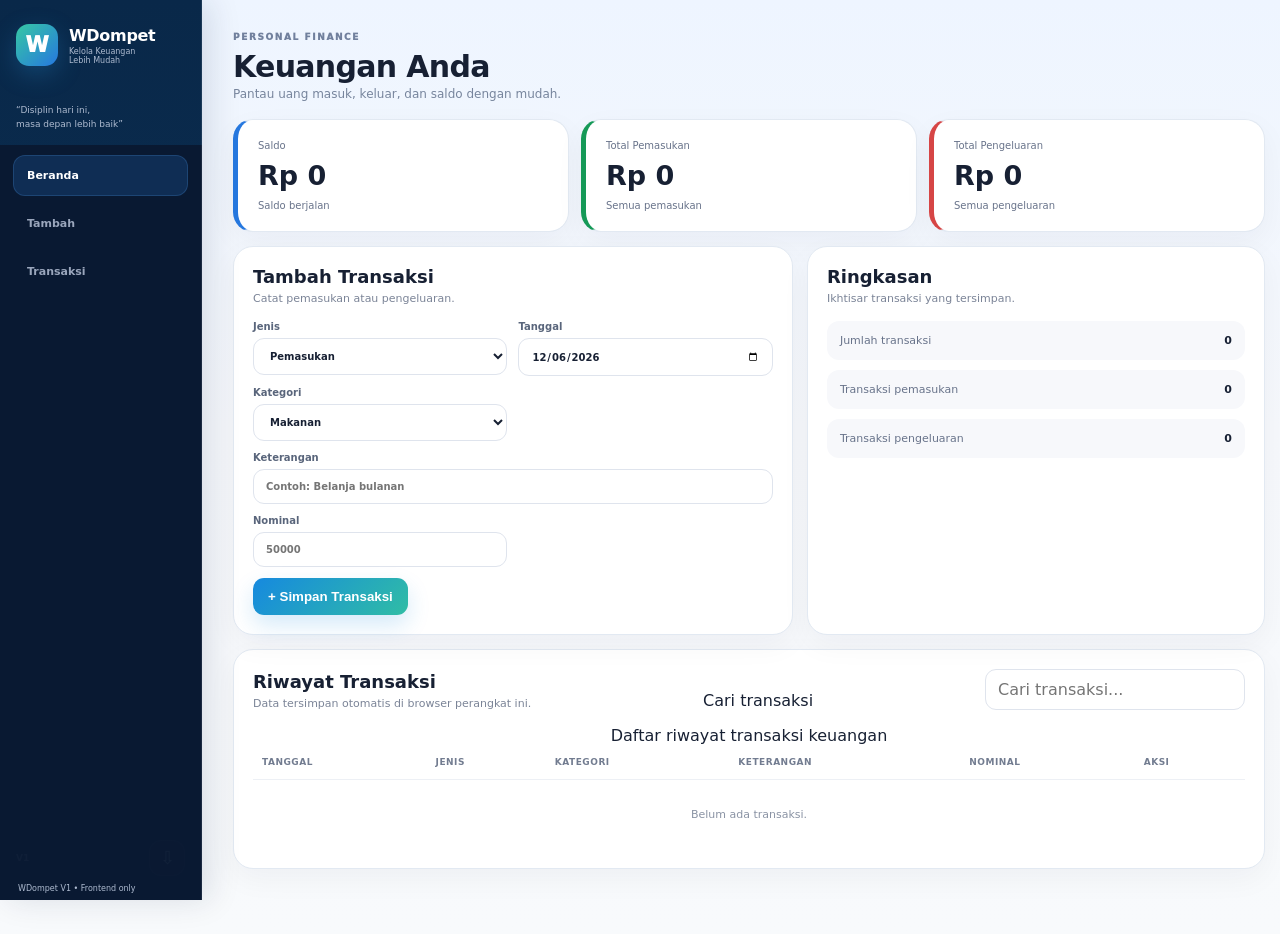
==== commit 34d4b602: "Perbaiki layout form V1 setelah audit HTML" ====
--- a/index.html
+++ b/index.html
@@ -17,9 +17,7 @@
         <span>Kelola Keuangan<br>Lebih Mudah</span>
       </div>
     </div>
-
     <p class="sidebar-quote">“Disiplin hari ini,<br>masa depan lebih baik”</p>
-
     <div class="appbar-actions">
       <span class="version">V1</span>
       <button id="exportBtn" class="iconbtn" type="button" aria-label="Export transaksi ke CSV" title="Export CSV">⇩</button>
@@ -40,21 +38,9 @@
     </section>
 
     <section class="cards" aria-label="Ringkasan saldo">
-      <article class="card balance">
-        <span>Saldo</span>
-        <strong id="balance">Rp0</strong>
-        <small>Saldo berjalan</small>
-      </article>
-      <article class="card income">
-        <span>Total Pemasukan</span>
-        <strong id="income">Rp0</strong>
-        <small>Semua pemasukan</small>
-      </article>
-      <article class="card expense">
-        <span>Total Pengeluaran</span>
-        <strong id="expense">Rp0</strong>
-        <small>Semua pengeluaran</small>
-      </article>
+      <article class="card balance"><span>Saldo</span><strong id="balance">Rp0</strong><small>Saldo berjalan</small></article>
+      <article class="card income"><span>Total Pemasukan</span><strong id="income">Rp0</strong><small>Semua pemasukan</small></article>
+      <article class="card expense"><span>Total Pengeluaran</span><strong id="expense">Rp0</strong><small>Semua pengeluaran</small></article>
     </section>
 
     <section class="grid" aria-label="Pencatatan dan ringkasan transaksi">
@@ -66,34 +52,39 @@
           </div>
         </div>
 
-        <form id="transactionForm" novalidate>
+        <form id="transactionForm">
           <input type="hidden" id="editId" name="editId">
 
-          <label for="type">Jenis</label>
-          <select id="type" name="type" required>
-            <option value="income">Pemasukan</option>
-            <option value="expense">Pengeluaran</option>
-          </select>
+          <label for="type">Jenis
+            <select id="type" name="type" required>
+              <option value="income">Pemasukan</option>
+              <option value="expense">Pengeluaran</option>
+            </select>
+          </label>
 
-          <label for="date">Tanggal</label>
-          <input type="date" id="date" name="date" required>
+          <label for="date">Tanggal
+            <input type="date" id="date" name="date" required>
+          </label>
 
-          <label for="category">Kategori</label>
-          <select id="category" name="category" required>
-            <option value="Makanan">Makanan</option>
-            <option value="Transportasi">Transportasi</option>
-            <option value="Belanja">Belanja</option>
-            <option value="Tagihan">Tagihan</option>
-            <option value="Gaji">Gaji</option>
-            <option value="Usaha">Usaha</option>
-            <option value="Lainnya">Lainnya</option>
-          </select>
+          <label for="category">Kategori
+            <select id="category" name="category" required>
+              <option value="Makanan">Makanan</option>
+              <option value="Transportasi">Transportasi</option>
+              <option value="Belanja">Belanja</option>
+              <option value="Tagihan">Tagihan</option>
+              <option value="Gaji">Gaji</option>
+              <option value="Usaha">Usaha</option>
+              <option value="Lainnya">Lainnya</option>
+            </select>
+          </label>
 
-          <label for="note">Keterangan</label>
-          <input type="text" id="note" name="note" placeholder="Contoh: Belanja bulanan" maxlength="80" autocomplete="off">
+          <label for="note">Keterangan
+            <input type="text" id="note" name="note" placeholder="Contoh: Belanja bulanan" maxlength="80" autocomplete="off">
+          </label>
 
-          <label for="amount">Nominal</label>
-          <input type="number" id="amount" name="amount" min="1" step="1" inputmode="numeric" placeholder="50000" required>
+          <label for="amount">Nominal
+            <input type="number" id="amount" name="amount" min="1" step="1" inputmode="numeric" placeholder="50000" required>
+          </label>
 
           <div class="form-actions">
             <button id="saveBtn" class="btn primary" type="submit">+ Simpan Transaksi</button>
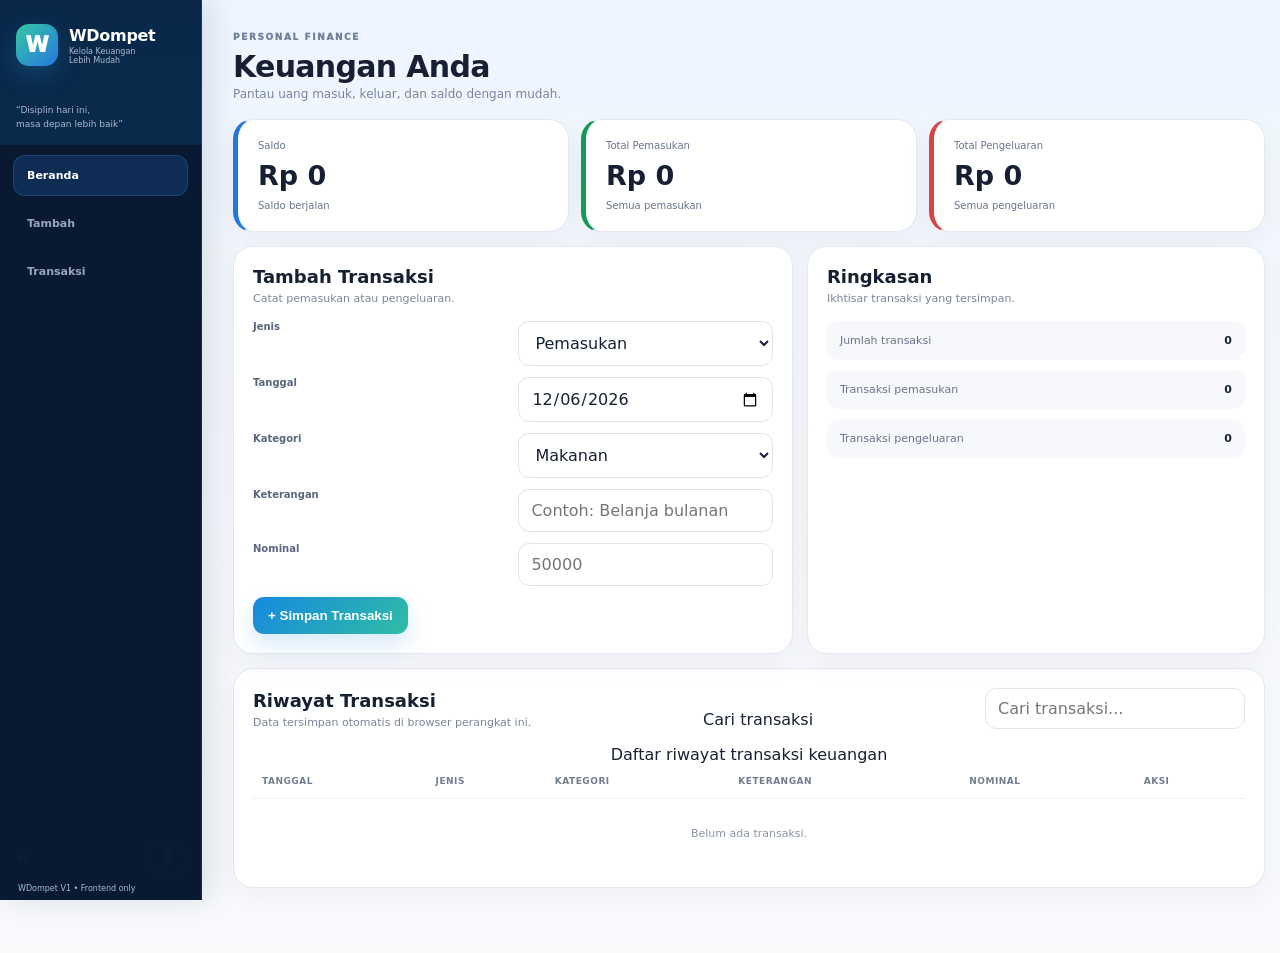
==== commit def2718c: "fix(v1): cache-bust frontend assets after index audit" ====
--- a/index.html
+++ b/index.html
@@ -6,7 +6,7 @@
   <meta name="theme-color" content="#0b2343">
   <meta name="description" content="WDompet V1 - aplikasi pencatatan keuangan pribadi berbasis browser.">
   <title>WDompet V1</title>
-  <link rel="stylesheet" href="style.css">
+  <link rel="stylesheet" href="style.css?v=1.0.1">
 </head>
 <body>
   <header class="appbar" aria-label="Identitas aplikasi">
@@ -17,7 +17,9 @@
         <span>Kelola Keuangan<br>Lebih Mudah</span>
       </div>
     </div>
+
     <p class="sidebar-quote">“Disiplin hari ini,<br>masa depan lebih baik”</p>
+
     <div class="appbar-actions">
       <span class="version">V1</span>
       <button id="exportBtn" class="iconbtn" type="button" aria-label="Export transaksi ke CSV" title="Export CSV">⇩</button>
@@ -45,100 +47,36 @@
 
     <section class="grid" aria-label="Pencatatan dan ringkasan transaksi">
       <div class="panel">
-        <div class="panel-head">
-          <div>
-            <h2 id="formTitle">Tambah Transaksi</h2>
-            <p id="formHelp">Catat pemasukan atau pengeluaran.</p>
-          </div>
-        </div>
-
-        <form id="transactionForm">
+        <div class="panel-head"><div><h2 id="formTitle">Tambah Transaksi</h2><p id="formHelp">Catat pemasukan atau pengeluaran.</p></div></div>
+        <form id="transactionForm" novalidate>
           <input type="hidden" id="editId" name="editId">
-
-          <label for="type">Jenis
-            <select id="type" name="type" required>
-              <option value="income">Pemasukan</option>
-              <option value="expense">Pengeluaran</option>
-            </select>
-          </label>
-
-          <label for="date">Tanggal
-            <input type="date" id="date" name="date" required>
-          </label>
-
-          <label for="category">Kategori
-            <select id="category" name="category" required>
-              <option value="Makanan">Makanan</option>
-              <option value="Transportasi">Transportasi</option>
-              <option value="Belanja">Belanja</option>
-              <option value="Tagihan">Tagihan</option>
-              <option value="Gaji">Gaji</option>
-              <option value="Usaha">Usaha</option>
-              <option value="Lainnya">Lainnya</option>
-            </select>
-          </label>
-
-          <label for="note">Keterangan
-            <input type="text" id="note" name="note" placeholder="Contoh: Belanja bulanan" maxlength="80" autocomplete="off">
-          </label>
-
-          <label for="amount">Nominal
-            <input type="number" id="amount" name="amount" min="1" step="1" inputmode="numeric" placeholder="50000" required>
-          </label>
-
-          <div class="form-actions">
-            <button id="saveBtn" class="btn primary" type="submit">+ Simpan Transaksi</button>
-            <button id="cancelEdit" class="btn secondary" type="button" style="display:none">Batal Edit</button>
-          </div>
+          <label for="type">Jenis</label>
+          <select id="type" name="type" required><option value="income">Pemasukan</option><option value="expense">Pengeluaran</option></select>
+          <label for="date">Tanggal</label>
+          <input type="date" id="date" name="date" required>
+          <label for="category">Kategori</label>
+          <select id="category" name="category" required><option value="Makanan">Makanan</option><option value="Transportasi">Transportasi</option><option value="Belanja">Belanja</option><option value="Tagihan">Tagihan</option><option value="Gaji">Gaji</option><option value="Usaha">Usaha</option><option value="Lainnya">Lainnya</option></select>
+          <label for="note">Keterangan</label>
+          <input type="text" id="note" name="note" placeholder="Contoh: Belanja bulanan" maxlength="80" autocomplete="off">
+          <label for="amount">Nominal</label>
+          <input type="number" id="amount" name="amount" min="1" step="1" inputmode="numeric" placeholder="50000" required>
+          <div class="form-actions"><button id="saveBtn" class="btn primary" type="submit">+ Simpan Transaksi</button><button id="cancelEdit" class="btn secondary" type="button" style="display:none">Batal Edit</button></div>
         </form>
       </div>
 
       <div class="panel">
-        <div class="panel-head">
-          <div>
-            <h2>Ringkasan</h2>
-            <p>Ikhtisar transaksi yang tersimpan.</p>
-          </div>
-        </div>
-        <div class="summary">
-          <div><span>Jumlah transaksi</span><strong id="count">0</strong></div>
-          <div><span>Transaksi pemasukan</span><strong id="incomeCount">0</strong></div>
-          <div><span>Transaksi pengeluaran</span><strong id="expenseCount">0</strong></div>
-        </div>
+        <div class="panel-head"><div><h2>Ringkasan</h2><p>Ikhtisar transaksi yang tersimpan.</p></div></div>
+        <div class="summary"><div><span>Jumlah transaksi</span><strong id="count">0</strong></div><div><span>Transaksi pemasukan</span><strong id="incomeCount">0</strong></div><div><span>Transaksi pengeluaran</span><strong id="expenseCount">0</strong></div></div>
       </div>
     </section>
 
     <section class="panel" id="history" aria-labelledby="historyTitle">
-      <div class="panel-head transactions-head">
-        <div>
-          <h2 id="historyTitle">Riwayat Transaksi</h2>
-          <p>Data tersimpan otomatis di browser perangkat ini.</p>
-        </div>
-        <label for="search" class="sr-only">Cari transaksi</label>
-        <input id="search" class="search" type="search" placeholder="Cari transaksi..." autocomplete="off">
-      </div>
-
-      <div class="table-wrap">
-        <table>
-          <caption class="sr-only">Daftar riwayat transaksi keuangan</caption>
-          <thead>
-            <tr>
-              <th scope="col">Tanggal</th>
-              <th scope="col">Jenis</th>
-              <th scope="col">Kategori</th>
-              <th scope="col">Keterangan</th>
-              <th scope="col">Nominal</th>
-              <th scope="col">Aksi</th>
-            </tr>
-          </thead>
-          <tbody id="transactionList"></tbody>
-        </table>
-        <div id="empty" class="empty">Belum ada transaksi.</div>
-      </div>
+      <div class="panel-head transactions-head"><div><h2 id="historyTitle">Riwayat Transaksi</h2><p>Data tersimpan otomatis di browser perangkat ini.</p></div><label for="search" class="sr-only">Cari transaksi</label><input id="search" class="search" type="search" placeholder="Cari transaksi..." autocomplete="off"></div>
+      <div class="table-wrap"><table><caption class="sr-only">Daftar riwayat transaksi keuangan</caption><thead><tr><th scope="col">Tanggal</th><th scope="col">Jenis</th><th scope="col">Kategori</th><th scope="col">Keterangan</th><th scope="col">Nominal</th><th scope="col">Aksi</th></tr></thead><tbody id="transactionList"></tbody></table><div id="empty" class="empty">Belum ada transaksi.</div></div>
     </section>
   </main>
 
   <footer>WDompet V1 • Frontend only</footer>
-  <script src="app.js"></script>
+  <script src="app.js?v=1.0.1"></script>
 </body>
 </html>
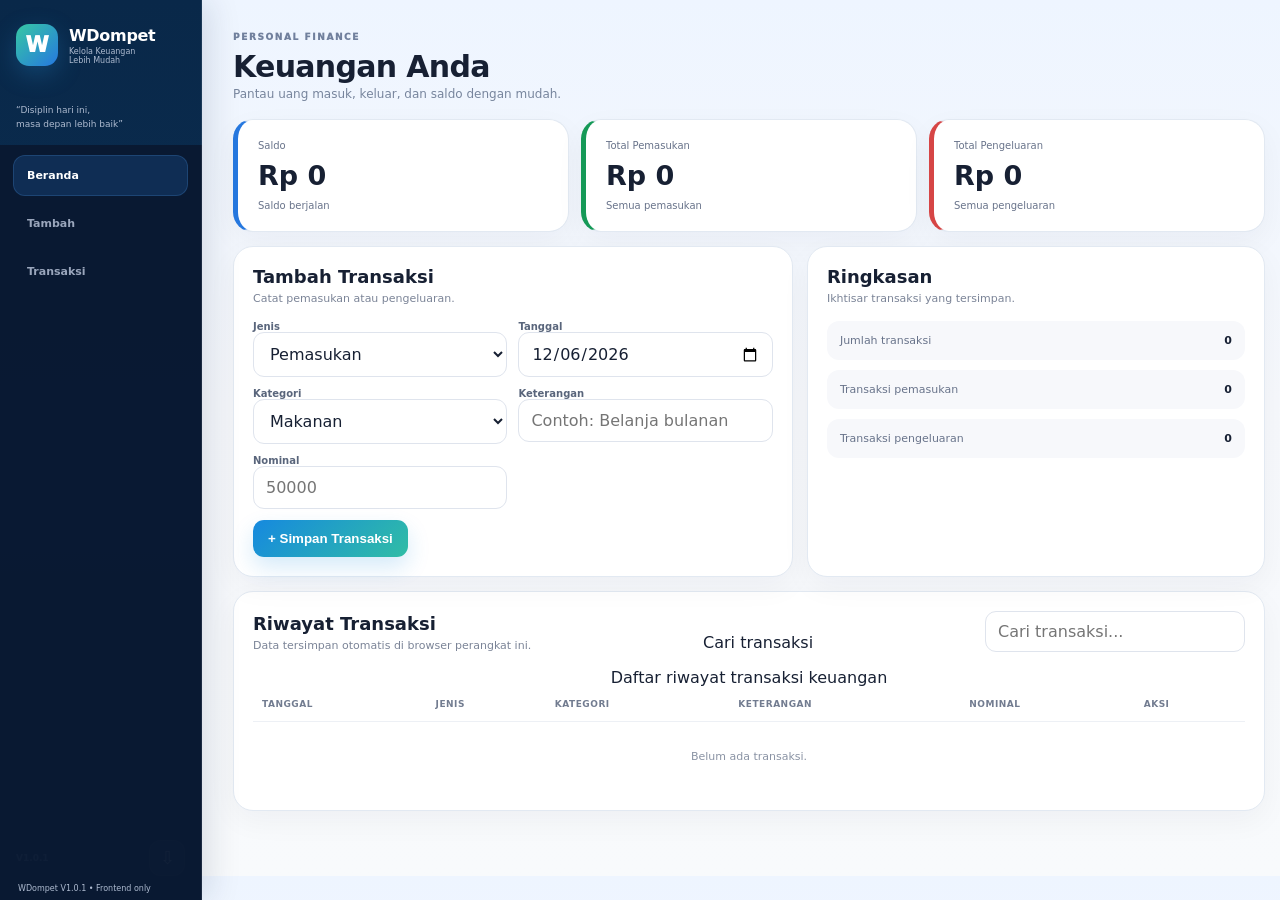
==== commit 4027bd13: "feat(v1.0.1): improve V1 form structure and version branding" ====
--- a/index.html
+++ b/index.html
@@ -4,8 +4,8 @@
   <meta charset="UTF-8">
   <meta name="viewport" content="width=device-width, initial-scale=1.0">
   <meta name="theme-color" content="#0b2343">
-  <meta name="description" content="WDompet V1 - aplikasi pencatatan keuangan pribadi berbasis browser.">
-  <title>WDompet V1</title>
+  <meta name="description" content="WDompet V1.0.1 - aplikasi pencatatan keuangan pribadi berbasis browser.">
+  <title>WDompet V1.0.1</title>
   <link rel="stylesheet" href="style.css?v=1.0.1">
 </head>
 <body>
@@ -21,7 +21,7 @@
     <p class="sidebar-quote">“Disiplin hari ini,<br>masa depan lebih baik”</p>
 
     <div class="appbar-actions">
-      <span class="version">V1</span>
+      <span class="version">V1.0.1</span>
       <button id="exportBtn" class="iconbtn" type="button" aria-label="Export transaksi ke CSV" title="Export CSV">⇩</button>
     </div>
   </header>
@@ -50,16 +50,11 @@
         <div class="panel-head"><div><h2 id="formTitle">Tambah Transaksi</h2><p id="formHelp">Catat pemasukan atau pengeluaran.</p></div></div>
         <form id="transactionForm" novalidate>
           <input type="hidden" id="editId" name="editId">
-          <label for="type">Jenis</label>
-          <select id="type" name="type" required><option value="income">Pemasukan</option><option value="expense">Pengeluaran</option></select>
-          <label for="date">Tanggal</label>
-          <input type="date" id="date" name="date" required>
-          <label for="category">Kategori</label>
-          <select id="category" name="category" required><option value="Makanan">Makanan</option><option value="Transportasi">Transportasi</option><option value="Belanja">Belanja</option><option value="Tagihan">Tagihan</option><option value="Gaji">Gaji</option><option value="Usaha">Usaha</option><option value="Lainnya">Lainnya</option></select>
-          <label for="note">Keterangan</label>
-          <input type="text" id="note" name="note" placeholder="Contoh: Belanja bulanan" maxlength="80" autocomplete="off">
-          <label for="amount">Nominal</label>
-          <input type="number" id="amount" name="amount" min="1" step="1" inputmode="numeric" placeholder="50000" required>
+          <div class="field"><label for="type">Jenis</label><select id="type" name="type" required><option value="income">Pemasukan</option><option value="expense">Pengeluaran</option></select></div>
+          <div class="field"><label for="date">Tanggal</label><input type="date" id="date" name="date" required></div>
+          <div class="field"><label for="category">Kategori</label><select id="category" name="category" required><option value="Makanan">Makanan</option><option value="Transportasi">Transportasi</option><option value="Belanja">Belanja</option><option value="Tagihan">Tagihan</option><option value="Gaji">Gaji</option><option value="Usaha">Usaha</option><option value="Lainnya">Lainnya</option></select></div>
+          <div class="field"><label for="note">Keterangan</label><input type="text" id="note" name="note" placeholder="Contoh: Belanja bulanan" maxlength="80" autocomplete="off"></div>
+          <div class="field"><label for="amount">Nominal</label><input type="number" id="amount" name="amount" min="1" step="1" inputmode="numeric" placeholder="50000" required></div>
           <div class="form-actions"><button id="saveBtn" class="btn primary" type="submit">+ Simpan Transaksi</button><button id="cancelEdit" class="btn secondary" type="button" style="display:none">Batal Edit</button></div>
         </form>
       </div>
@@ -76,7 +71,7 @@
     </section>
   </main>
 
-  <footer>WDompet V1 • Frontend only</footer>
+  <footer>WDompet V1.0.1 • Frontend only</footer>
   <script src="app.js?v=1.0.1"></script>
 </body>
 </html>
